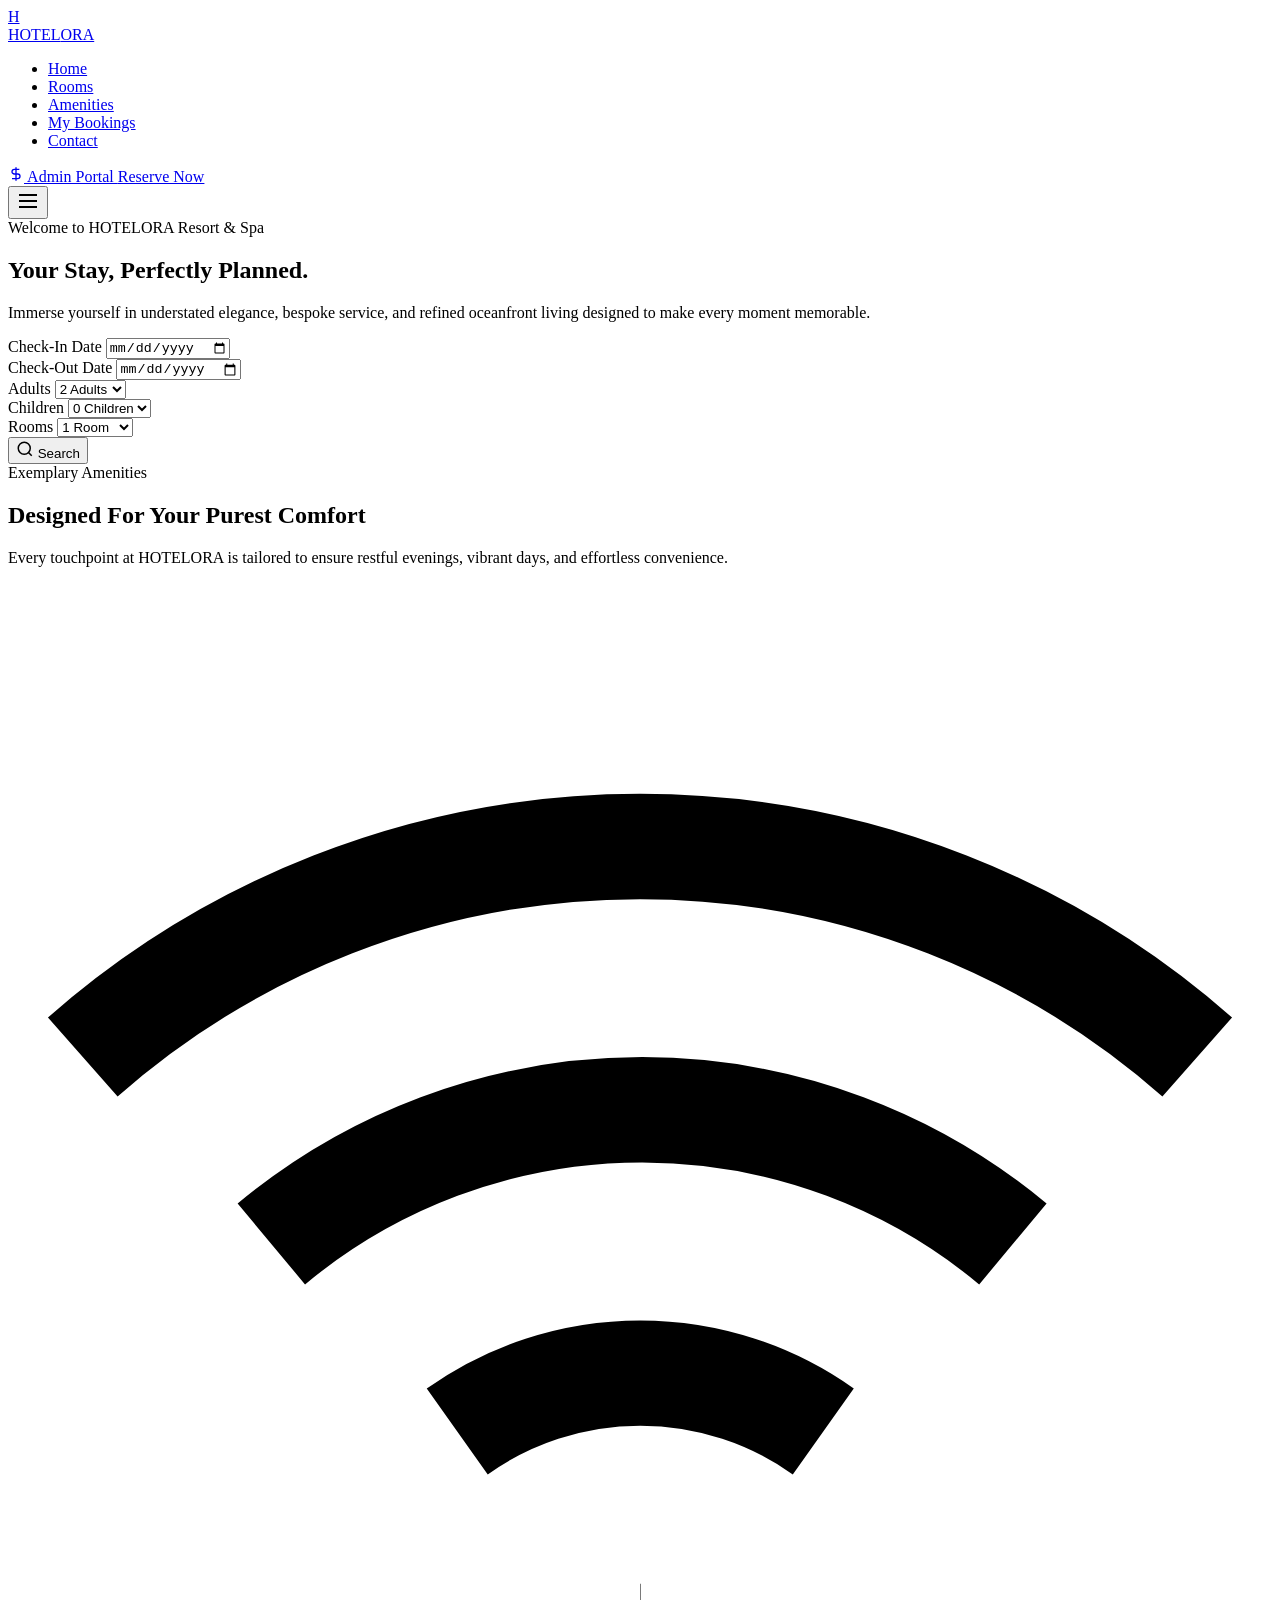
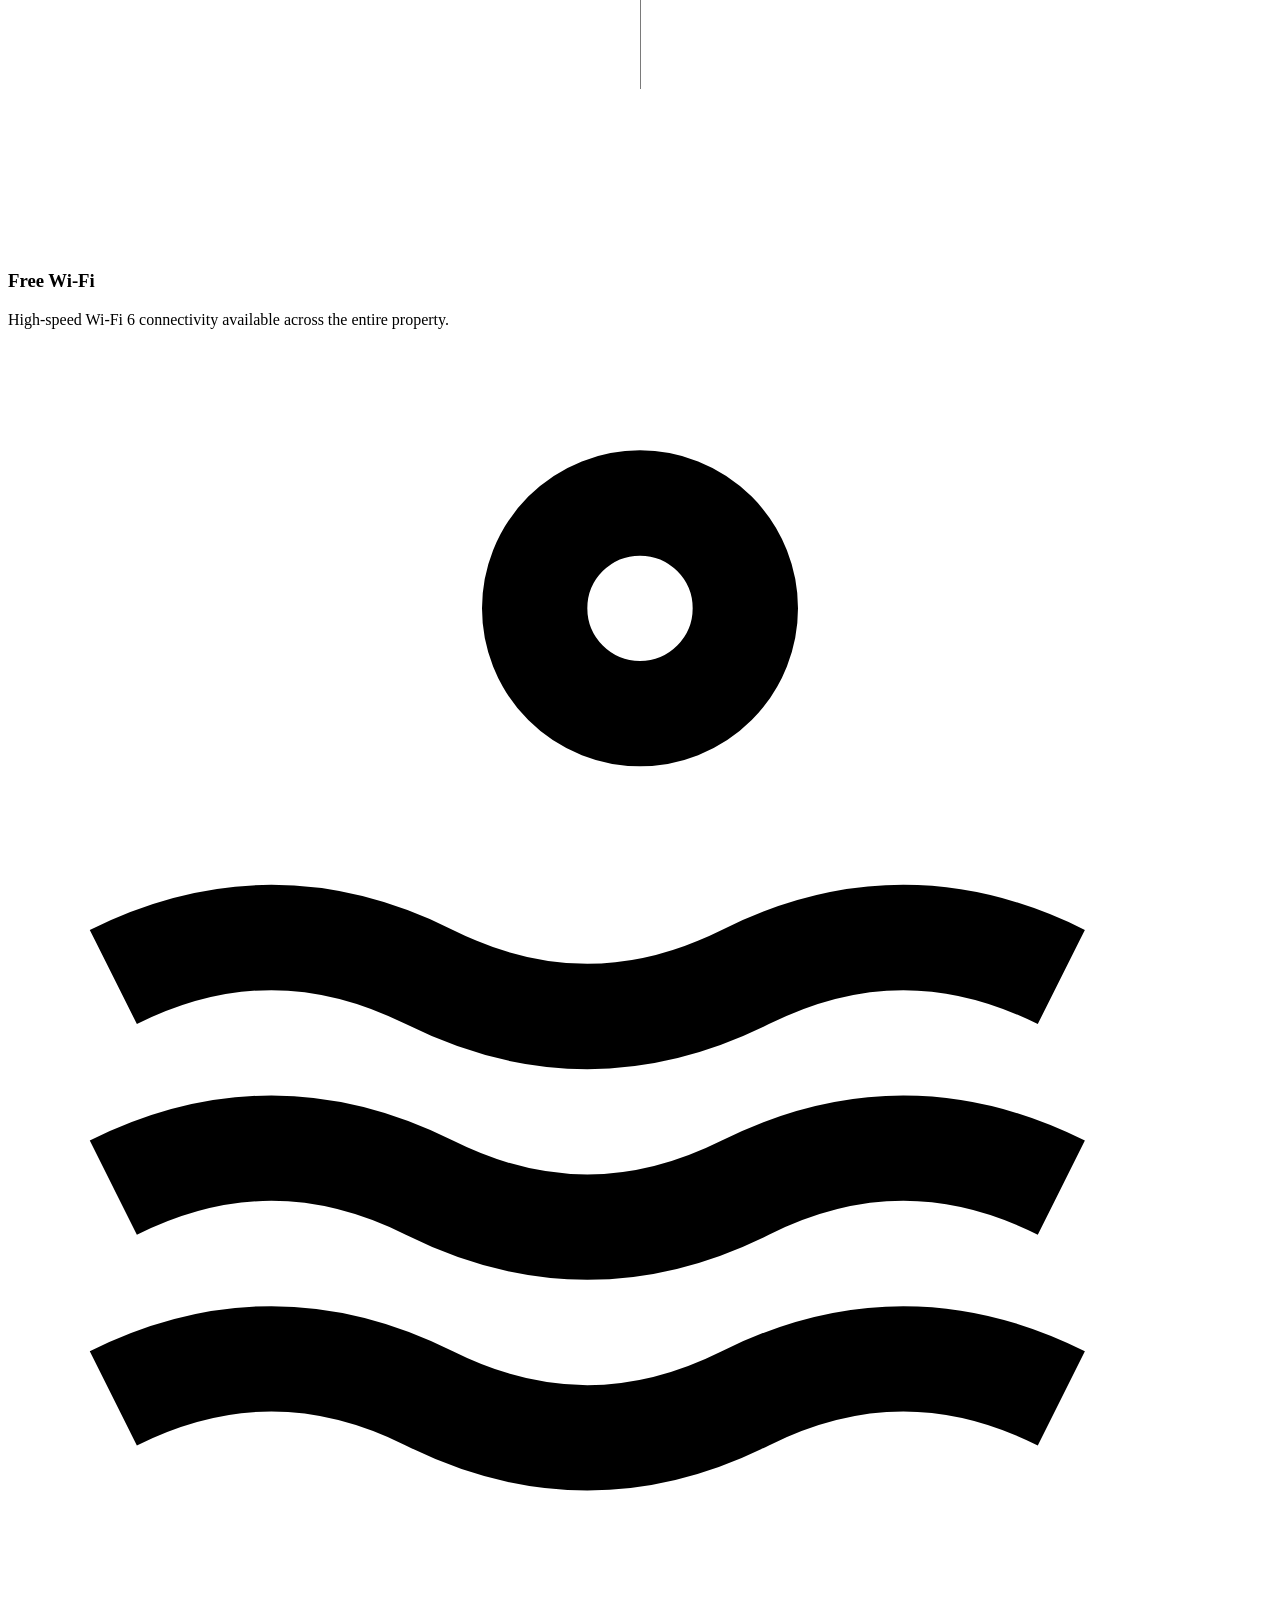
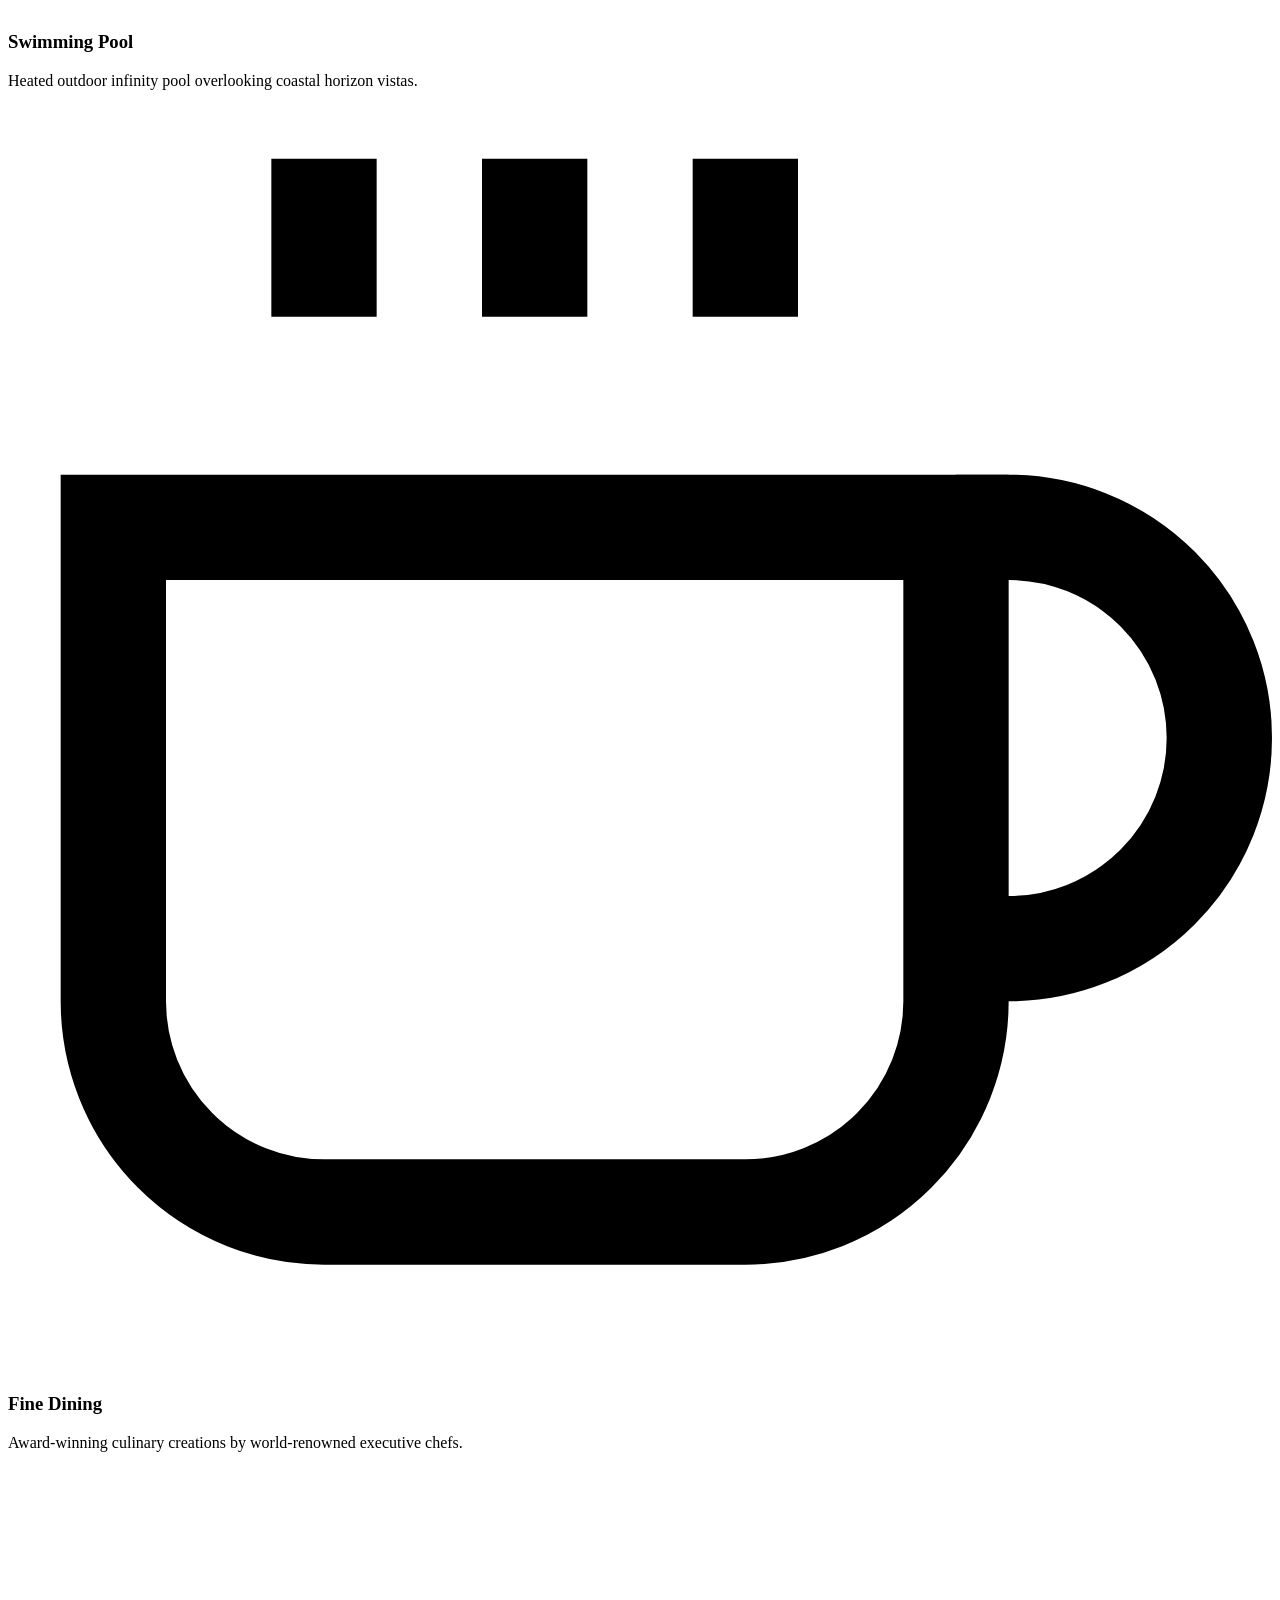
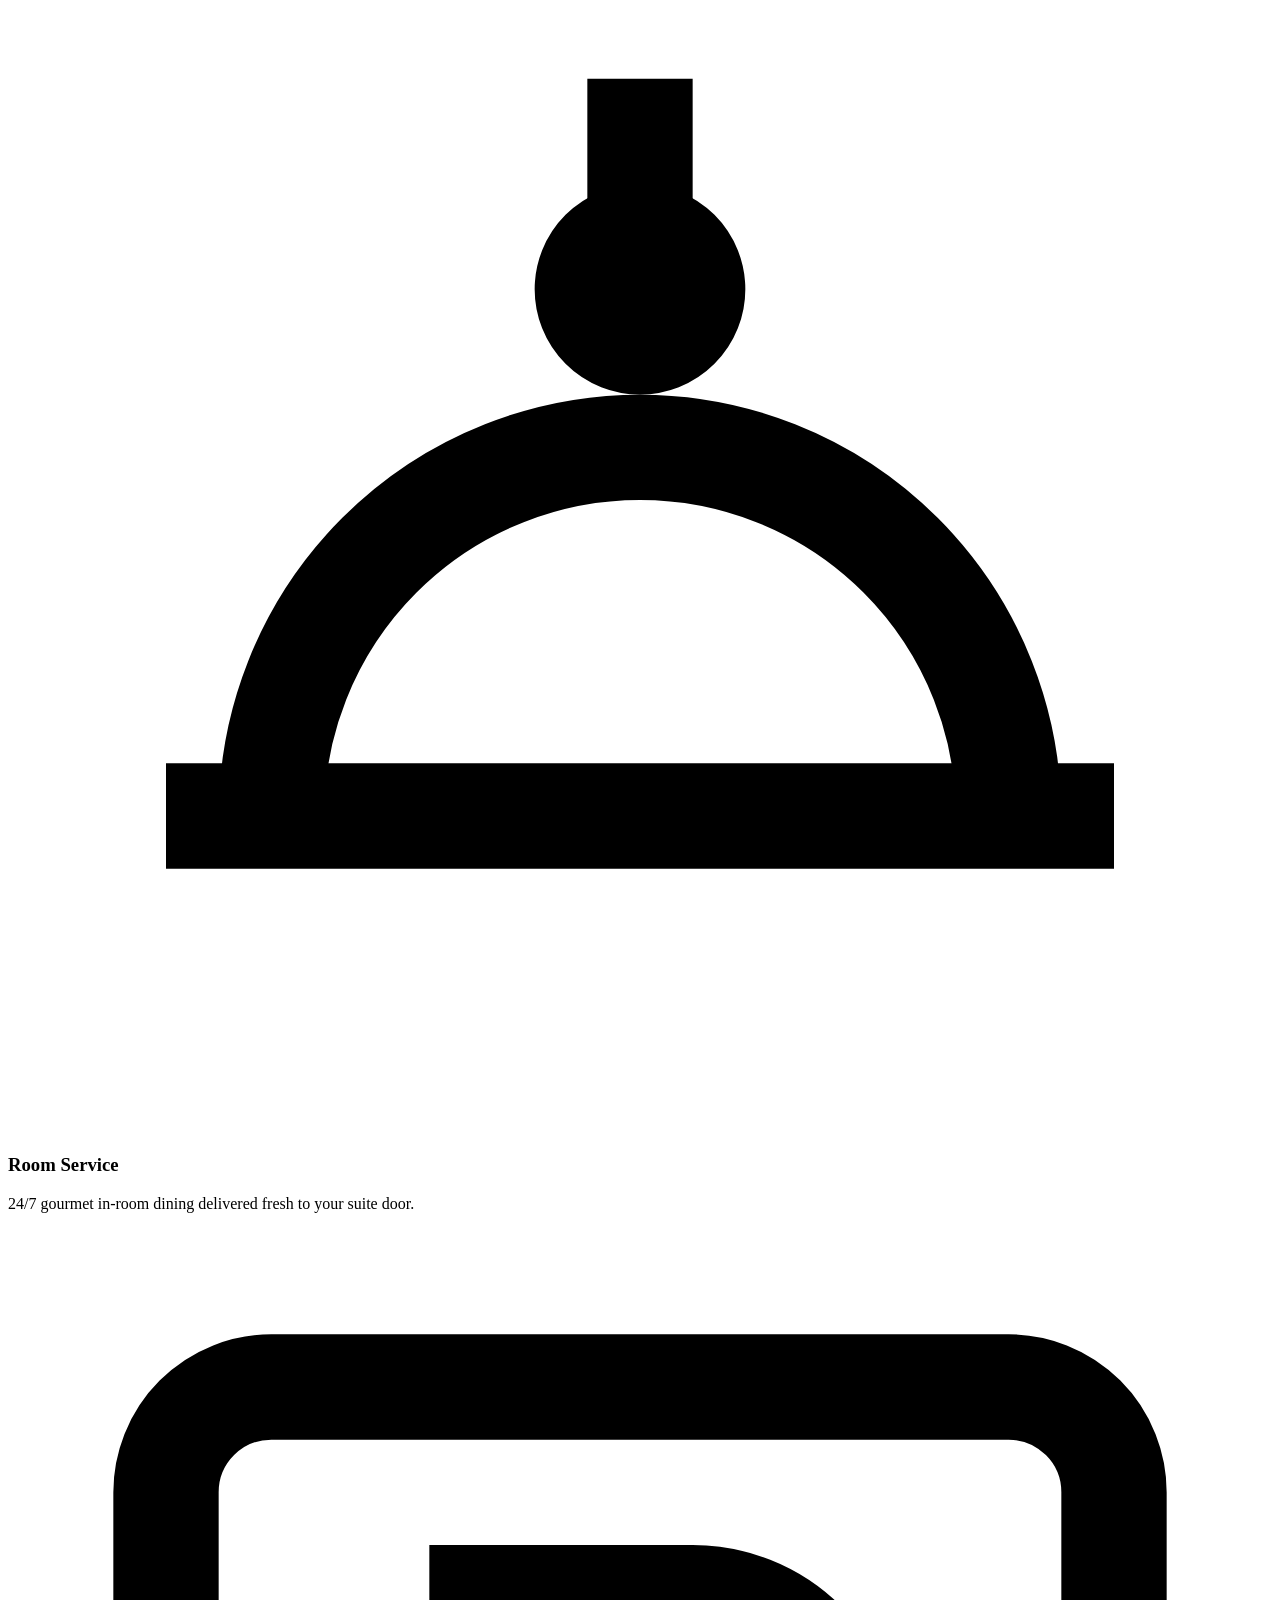
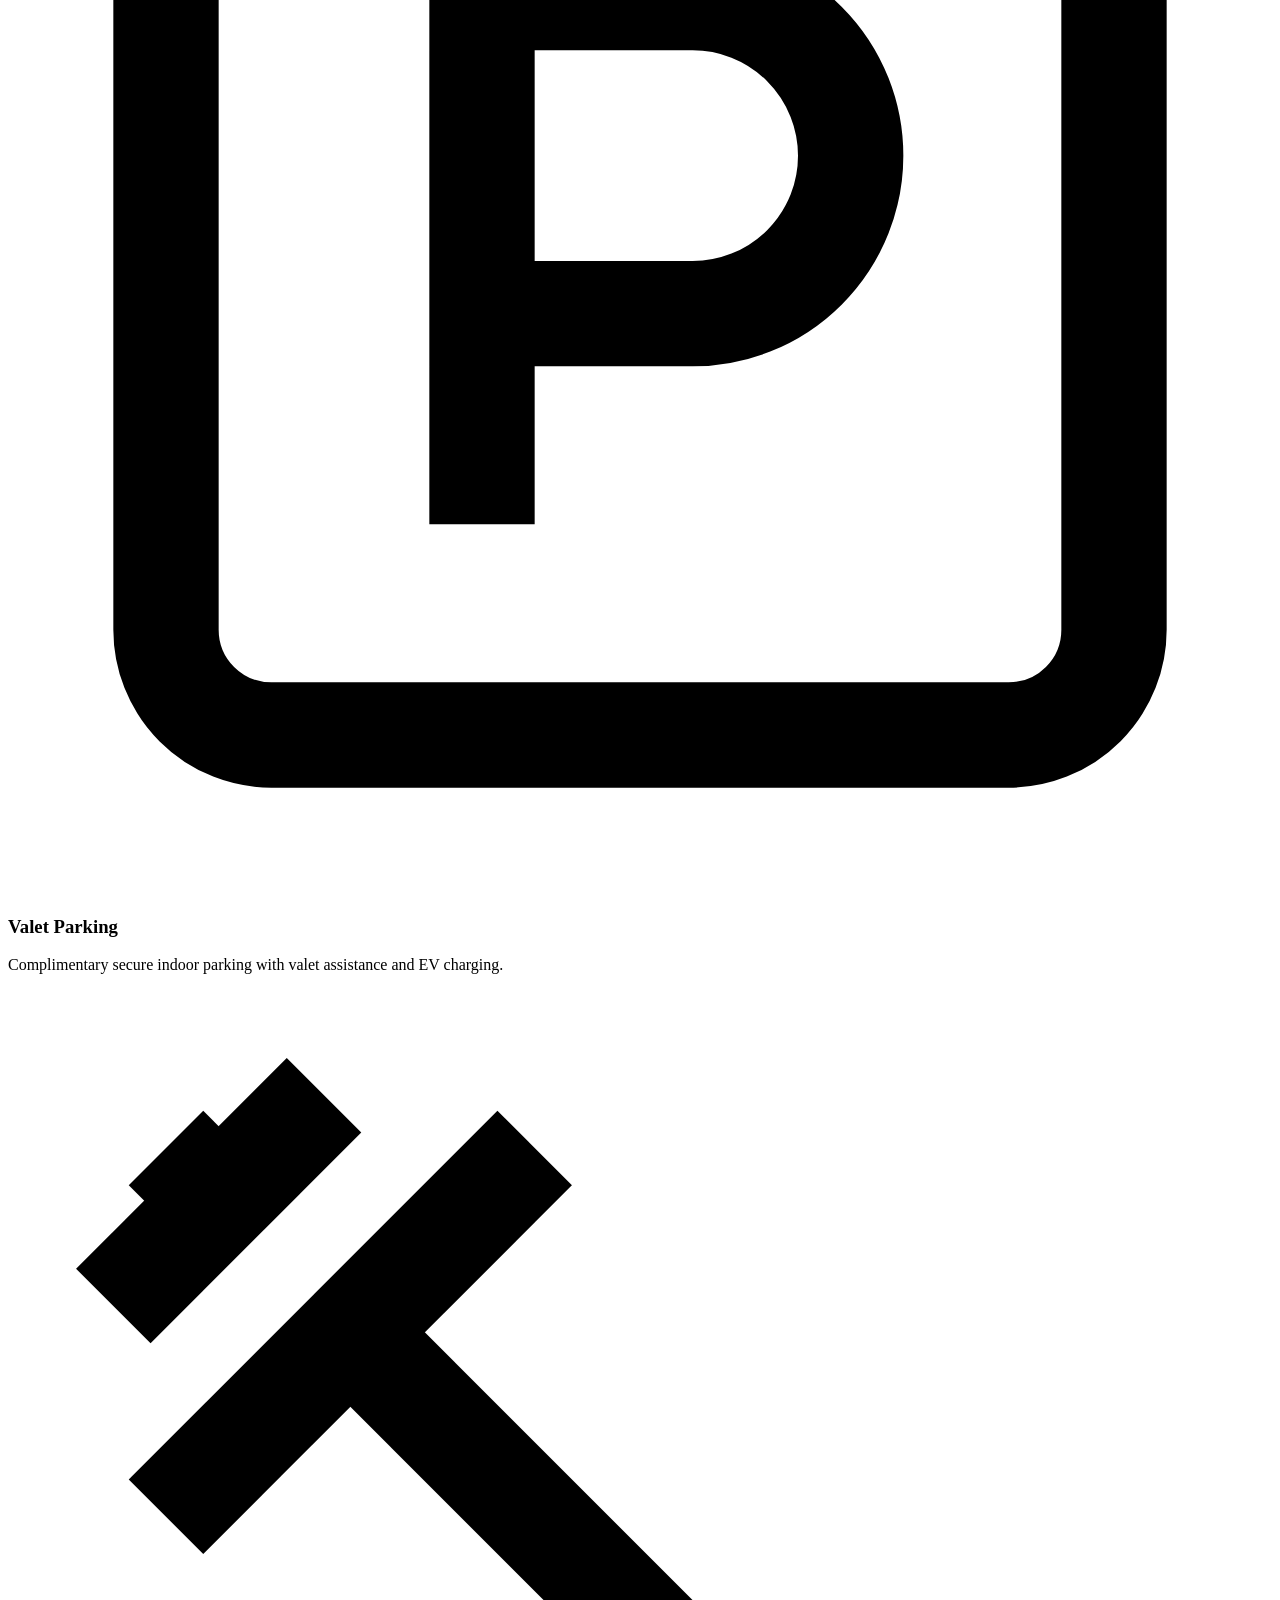
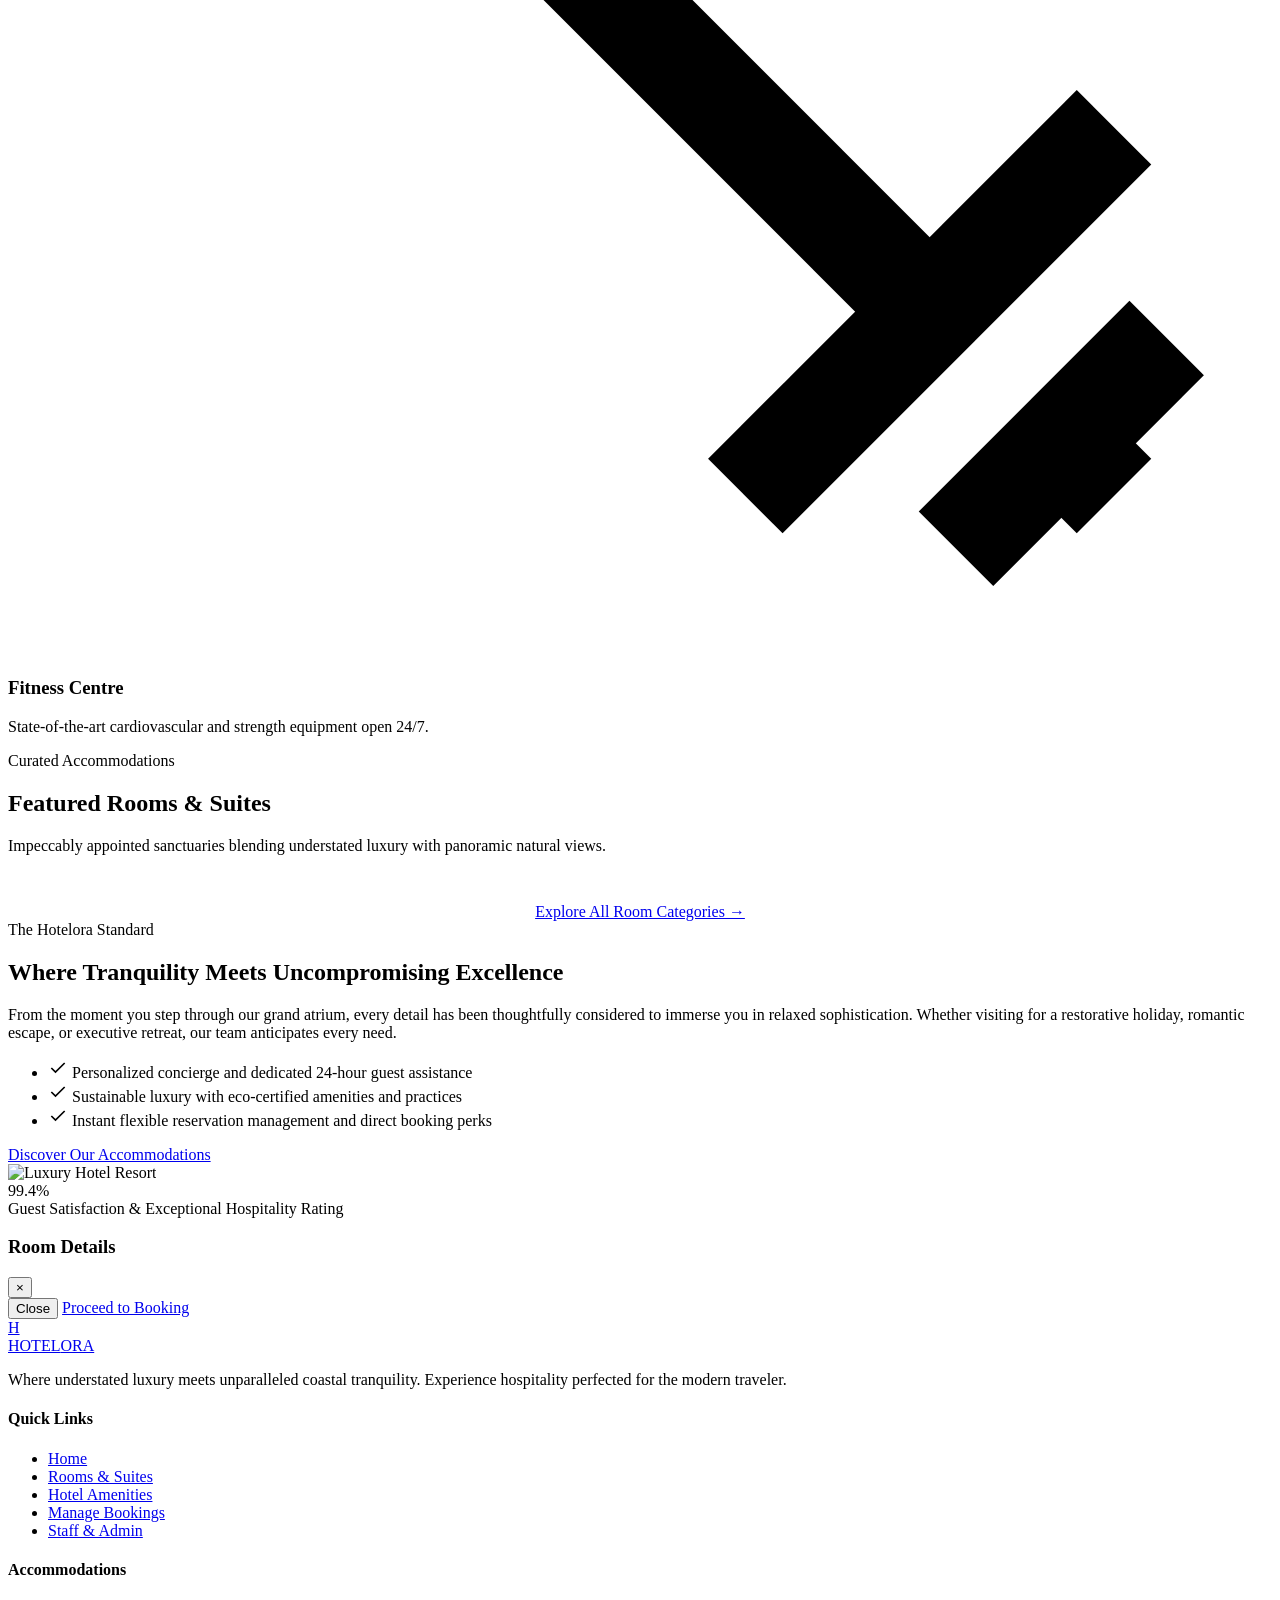
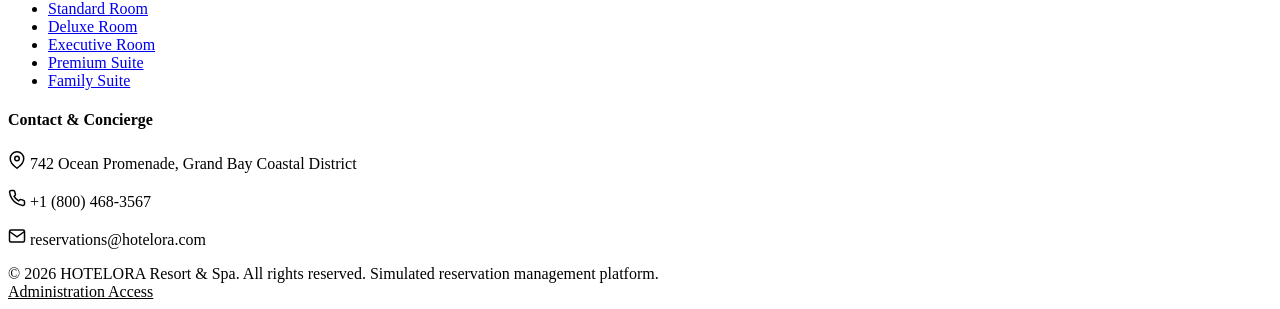
==== index.html @ e4d0566b "Add files via upload" ====
<!DOCTYPE html>
<html lang="en">

<head>
  <meta charset="UTF-8">
  <meta name="viewport" content="width=device-width, initial-scale=1.0">
  <title>HOTELORA — Luxury Hotel Reservation & Experience</title>
  <meta name="description"
    content="Experience refined luxury and seamless hotel reservations at HOTELORA. Explore world-class rooms, suites, and personalized hospitality.">
  <!-- Stylesheets -->
  <link rel="stylesheet" href="css/style.css">
</head>

<body>

  <!-- Site Header & Navigation Bar -->
  <header class="site-header">
    <div class="container header-container">
      <a href="index.html" class="brand-logo" aria-label="HOTELORA Home">
        <div class="brand-logo-mark">H</div>
        HOTEL<span>ORA</span>
      </a>

      <!-- Desktop & Mobile Navigation -->
      <nav class="main-nav" id="main-nav">
        <ul class="nav-links">
          <li><a href="index.html" class="nav-link active">Home</a></li>
          <li><a href="rooms.html" class="nav-link">Rooms</a></li>
          <li><a href="#amenities" class="nav-link">Amenities</a></li>
          <li><a href="my-bookings.html" class="nav-link">My Bookings</a></li>
          <li><a href="#contact" class="nav-link">Contact</a></li>
        </ul>
        <div class="header-actions">
          <a href="admin.html" class="btn-admin-link" title="Hotel Administration Dashboard">
            <svg width="16" height="16" viewBox="0 0 24 24" fill="none" stroke="currentColor" stroke-width="2">
              <path d="M12 2v20M17 5H9.5a3.5 3.5 0 0 0 0 7h5a3.5 3.5 0 0 1 0 7H6" />
            </svg>
            Admin Portal
          </a>
          <a href="rooms.html" class="btn btn-primary btn-sm">Reserve Now</a>
        </div>
      </nav>

      <!-- Hamburger Menu for Mobile -->
      <button class="mobile-menu-btn" id="mobile-menu-btn" aria-label="Toggle navigation menu">
        <svg width="24" height="24" viewBox="0 0 24 24" fill="none" stroke="currentColor" stroke-width="2">
          <line x1="3" y1="12" x2="21" y2="12"></line>
          <line x1="3" y1="6" x2="21" y2="6"></line>
          <line x1="3" y1="18" x2="21" y2="18"></line>
        </svg>
      </button>
    </div>
  </header>

  <main>
    <!-- Hero Section -->
    <section class="hero-section">
      <div class="container">
        <div class="hero-content">
          <span class="hero-tagline">Welcome to HOTELORA Resort & Spa</span>
          <h1 class="hero-title">Your Stay, Perfectly Planned.</h1>
          <p class="hero-description">Immerse yourself in understated elegance, bespoke service, and refined oceanfront
            living designed to make every moment memorable.</p>
        </div>
      </div>
    </section>

    <!-- Booking Search Panel -->
    <section class="search-panel-container container">
      <div class="search-panel">
        <form id="hero-search-form">
          <div class="search-form-grid">
            <div class="search-input-group">
              <label for="search-checkin">Check-In Date</label>
              <input type="date" id="search-checkin" class="form-input" required />
            </div>

            <div class="search-input-group">
              <label for="search-checkout">Check-Out Date</label>
              <input type="date" id="search-checkout" class="form-input" required />
            </div>

            <div class="search-input-group">
              <label for="search-adults">Adults</label>
              <select id="search-adults" class="form-select">
                <option value="1">1 Adult</option>
                <option value="2" selected>2 Adults</option>
                <option value="3">3 Adults</option>
                <option value="4">4 Adults</option>
              </select>
            </div>

            <div class="search-input-group">
              <label for="search-children">Children</label>
              <select id="search-children" class="form-select">
                <option value="0" selected>0 Children</option>
                <option value="1">1 Child</option>
                <option value="2">2 Children</option>
                <option value="3">3 Children</option>
              </select>
            </div>

            <div class="search-input-group">
              <label for="search-rooms">Rooms</label>
              <select id="search-rooms" class="form-select">
                <option value="1" selected>1 Room</option>
                <option value="2">2 Rooms</option>
                <option value="3">3 Rooms</option>
              </select>
            </div>

            <div class="search-input-group">
              <button type="submit" class="btn btn-primary search-btn">
                <svg width="18" height="18" viewBox="0 0 24 24" fill="none" stroke="currentColor" stroke-width="2">
                  <circle cx="11" cy="11" r="8"></circle>
                  <line x1="21" y1="21" x2="16.65" y2="16.65"></line>
                </svg>
                Search
              </button>
            </div>
          </div>
        </form>
      </div>
    </section>

    <!-- Hotel Highlights Section -->
    <section class="highlights-section" id="amenities">
      <div class="container">
        <div class="section-header">
          <span class="section-subtitle">Exemplary Amenities</span>
          <h2 class="section-title">Designed For Your Purest Comfort</h2>
          <p class="section-description">Every touchpoint at HOTELORA is tailored to ensure restful evenings, vibrant
            days, and effortless convenience.</p>
        </div>

        <div class="highlights-grid">
          <!-- Highlight 1: Free Wi-Fi -->
          <div class="highlight-card">
            <div class="highlight-icon">
              <svg viewBox="0 0 24 24" fill="none" stroke="currentColor" stroke-width="2">
                <path d="M5 12.55a11 11 0 0 1 14.08 0" />
                <path d="M1.42 9a16 16 0 0 1 21.16 0" />
                <path d="M8.53 16.11a6 6 0 0 1 6.95 0" />
                <line x1="12" y1="20" x2="12.01" y2="20" />
              </svg>
            </div>
            <h3 class="highlight-title">Free Wi-Fi</h3>
            <p class="highlight-desc">High-speed Wi-Fi 6 connectivity available across the entire property.</p>
          </div>

          <!-- Highlight 2: Swimming Pool -->
          <div class="highlight-card">
            <div class="highlight-icon">
              <svg viewBox="0 0 24 24" fill="none" stroke="currentColor" stroke-width="2">
                <path d="M2 20c2-1 4-1 6 0s4 1 6 0 4-1 6 0" />
                <path d="M2 16c2-1 4-1 6 0s4 1 6 0 4-1 6 0" />
                <path d="M2 12c2-1 4-1 6 0s4 1 6 0 4-1 6 0" />
                <circle cx="12" cy="5" r="2" />
              </svg>
            </div>
            <h3 class="highlight-title">Swimming Pool</h3>
            <p class="highlight-desc">Heated outdoor infinity pool overlooking coastal horizon vistas.</p>
          </div>

          <!-- Highlight 3: Restaurant -->
          <div class="highlight-card">
            <div class="highlight-icon">
              <svg viewBox="0 0 24 24" fill="none" stroke="currentColor" stroke-width="2">
                <path d="M18 8h1a4 4 0 0 1 0 8h-1" />
                <path d="M2 8h16v9a4 4 0 0 1-4 4H6a4 4 0 0 1-4-4V8z" />
                <line x1="6" y1="1" x2="6" y2="4" />
                <line x1="10" y1="1" x2="10" y2="4" />
                <line x1="14" y1="1" x2="14" y2="4" />
              </svg>
            </div>
            <h3 class="highlight-title">Fine Dining</h3>
            <p class="highlight-desc">Award-winning culinary creations by world-renowned executive chefs.</p>
          </div>

          <!-- Highlight 4: Room Service -->
          <div class="highlight-card">
            <div class="highlight-icon">
              <svg viewBox="0 0 24 24" fill="none" stroke="currentColor" stroke-width="2">
                <path d="M3 18h18" />
                <path d="M5 18a7 7 0 0 1 14 0" />
                <circle cx="12" cy="8" r="1" />
                <path d="M12 4v3" />
              </svg>
            </div>
            <h3 class="highlight-title">Room Service</h3>
            <p class="highlight-desc">24/7 gourmet in-room dining delivered fresh to your suite door.</p>
          </div>

          <!-- Highlight 5: Parking -->
          <div class="highlight-card">
            <div class="highlight-icon">
              <svg viewBox="0 0 24 24" fill="none" stroke="currentColor" stroke-width="2">
                <rect x="3" y="3" width="18" height="18" rx="2" />
                <path d="M9 17V7h4a3 3 0 0 1 0 6H9" />
              </svg>
            </div>
            <h3 class="highlight-title">Valet Parking</h3>
            <p class="highlight-desc">Complimentary secure indoor parking with valet assistance and EV charging.</p>
          </div>

          <!-- Highlight 6: Fitness Centre -->
          <div class="highlight-card">
            <div class="highlight-icon">
              <svg viewBox="0 0 24 24" fill="none" stroke="currentColor" stroke-width="2">
                <path d="m6.5 6.5 11 11" />
                <path d="m21 21-1-1" />
                <path d="m3 3 1 1" />
                <path d="m18 22 4-4" />
                <path d="m2 6 4-4" />
                <path d="m3 10 7-7" />
                <path d="m14 21 7-7" />
              </svg>
            </div>
            <h3 class="highlight-title">Fitness Centre</h3>
            <p class="highlight-desc">State-of-the-art cardiovascular and strength equipment open 24/7.</p>
          </div>
        </div>
      </div>
    </section>

    <!-- Featured Rooms Section -->
    <section class="featured-rooms-section">
      <div class="container">
        <div class="section-header">
          <span class="section-subtitle">Curated Accommodations</span>
          <h2 class="section-title">Featured Rooms & Suites</h2>
          <p class="section-description">Impeccably appointed sanctuaries blending understated luxury with panoramic
            natural views.</p>
        </div>

        <div class="rooms-grid" id="featured-rooms-container">
          <!-- Dynamically populated via js/app.js -->
        </div>

        <div style="text-align: center; margin-top: 48px;">
          <a href="rooms.html" class="btn btn-outline btn-lg">Explore All Room Categories &rarr;</a>
        </div>
      </div>
    </section>

    <!-- Hospitality Story Experience -->
    <section class="experience-banner">
      <div class="container">
        <div class="experience-grid">
          <div class="experience-content">
            <span class="section-subtitle">The Hotelora Standard</span>
            <h2>Where Tranquility Meets Uncompromising Excellence</h2>
            <p>From the moment you step through our grand atrium, every detail has been thoughtfully considered to
              immerse you in relaxed sophistication. Whether visiting for a restorative holiday, romantic escape, or
              executive retreat, our team anticipates every need.</p>
            <ul class="experience-features-list">
              <li>
                <svg width="20" height="20" viewBox="0 0 24 24" fill="none" stroke="currentColor" stroke-width="2">
                  <polyline points="20 6 9 17 4 12" />
                </svg>
                Personalized concierge and dedicated 24-hour guest assistance
              </li>
              <li>
                <svg width="20" height="20" viewBox="0 0 24 24" fill="none" stroke="currentColor" stroke-width="2">
                  <polyline points="20 6 9 17 4 12" />
                </svg>
                Sustainable luxury with eco-certified amenities and practices
              </li>
              <li>
                <svg width="20" height="20" viewBox="0 0 24 24" fill="none" stroke="currentColor" stroke-width="2">
                  <polyline points="20 6 9 17 4 12" />
                </svg>
                Instant flexible reservation management and direct booking perks
              </li>
            </ul>
            <a href="rooms.html" class="btn btn-primary">Discover Our Accommodations</a>
          </div>
          <div class="experience-image-composition">
            <img src="https://images.unsplash.com/photo-1571896349842-33c89424de2d?auto=format&fit=crop&w=1000&q=80"
              alt="Luxury Hotel Resort" class="exp-main-img" />
            <div class="exp-floating-badge">
              <div class="number">99.4%</div>
              <div class="label">Guest Satisfaction & Exceptional Hospitality Rating</div>
            </div>
          </div>
        </div>
      </div>
    </section>
  </main>

  <!-- Quick Room Details Modal -->
  <div class="modal-overlay" id="room-details-modal" role="dialog" aria-modal="true" aria-labelledby="modal-room-title">
    <div class="modal-container">
      <div class="modal-header">
        <h3 class="modal-title" id="modal-room-title">Room Details</h3>
        <button type="button" class="modal-close" aria-label="Close modal">&times;</button>
      </div>
      <div class="modal-body">
        <!-- Injected via JavaScript -->
      </div>
      <div class="modal-footer">
        <button type="button" class="btn btn-outline modal-close">Close</button>
        <a href="#" id="modal-book-now-btn" class="btn btn-primary">Proceed to Booking</a>
      </div>
    </div>
  </div>

  <!-- Site Footer -->
  <footer class="site-footer" id="contact">
    <div class="container">
      <div class="footer-grid">
        <div class="footer-brand">
          <a href="index.html" class="brand-logo">
            <div class="brand-logo-mark">H</div>
            HOTEL<span>ORA</span>
          </a>
          <p>Where understated luxury meets unparalleled coastal tranquility. Experience hospitality perfected for the
            modern traveler.</p>
        </div>

        <div class="footer-col">
          <h4>Quick Links</h4>
          <ul class="footer-links">
            <li><a href="index.html">Home</a></li>
            <li><a href="rooms.html">Rooms & Suites</a></li>
            <li><a href="#amenities">Hotel Amenities</a></li>
            <li><a href="my-bookings.html">Manage Bookings</a></li>
            <li><a href="admin.html">Staff & Admin</a></li>
          </ul>
        </div>

        <div class="footer-col">
          <h4>Accommodations</h4>
          <ul class="footer-links">
            <li><a href="rooms.html">Standard Room</a></li>
            <li><a href="rooms.html">Deluxe Room</a></li>
            <li><a href="rooms.html">Executive Room</a></li>
            <li><a href="rooms.html">Premium Suite</a></li>
            <li><a href="rooms.html">Family Suite</a></li>
          </ul>
        </div>

        <div class="footer-col footer-contact-info">
          <h4>Contact & Concierge</h4>
          <p>
            <svg width="18" height="18" viewBox="0 0 24 24" fill="none" stroke="currentColor" stroke-width="2">
              <path d="M21 10c0 7-9 13-9 13s-9-6-9-13a9 9 0 0 1 18 0z" />
              <circle cx="12" cy="10" r="3" />
            </svg>
            742 Ocean Promenade, Grand Bay Coastal District
          </p>
          <p>
            <svg width="18" height="18" viewBox="0 0 24 24" fill="none" stroke="currentColor" stroke-width="2">
              <path
                d="M22 16.92v3a2 2 0 0 1-2.18 2 19.79 19.79 0 0 1-8.63-3.07 19.5 19.5 0 0 1-6-6 19.79 19.79 0 0 1-3.07-8.67A2 2 0 0 1 4.11 2h3a2 2 0 0 1 2 1.72 12.84 12.84 0 0 0 .7 2.81 2 2 0 0 1-.45 2.11L8.09 9.91a16 16 0 0 0 6 6l1.27-1.27a2 2 0 0 1 2.11-.45 12.84 12.84 0 0 0 2.81.7A2 2 0 0 1 22 16.92z" />
            </svg>
            +1 (800) 468-3567
          </p>
          <p>
            <svg width="18" height="18" viewBox="0 0 24 24" fill="none" stroke="currentColor" stroke-width="2">
              <path d="M4 4h16c1.1 0 2 .9 2 2v12c0 1.1-.9 2-2 2H4c-1.1 0-2-.9-2-2V6c0-1.1.9-2 2-2z" />
              <polyline points="22,6 12,13 2,6" />
            </svg>
            reservations@hotelora.com
          </p>
        </div>
      </div>

      <div class="footer-bottom">
        <div>&copy; 2026 HOTELORA Resort & Spa. All rights reserved. Simulated reservation management platform.</div>
        <div>
          <a href="admin.html" style="color: var(--primary-gold-light);">Administration Access</a>
        </div>
      </div>
    </div>
  </footer>

  <!-- Scripts -->
  <script src="js/storage.js"></script>
  <script src="js/validation.js"></script>
  <script src="js/pricing.js"></script>
  <script src="js/availability.js"></script>
  <script src="js/app.js"></script>
</body>

</html>
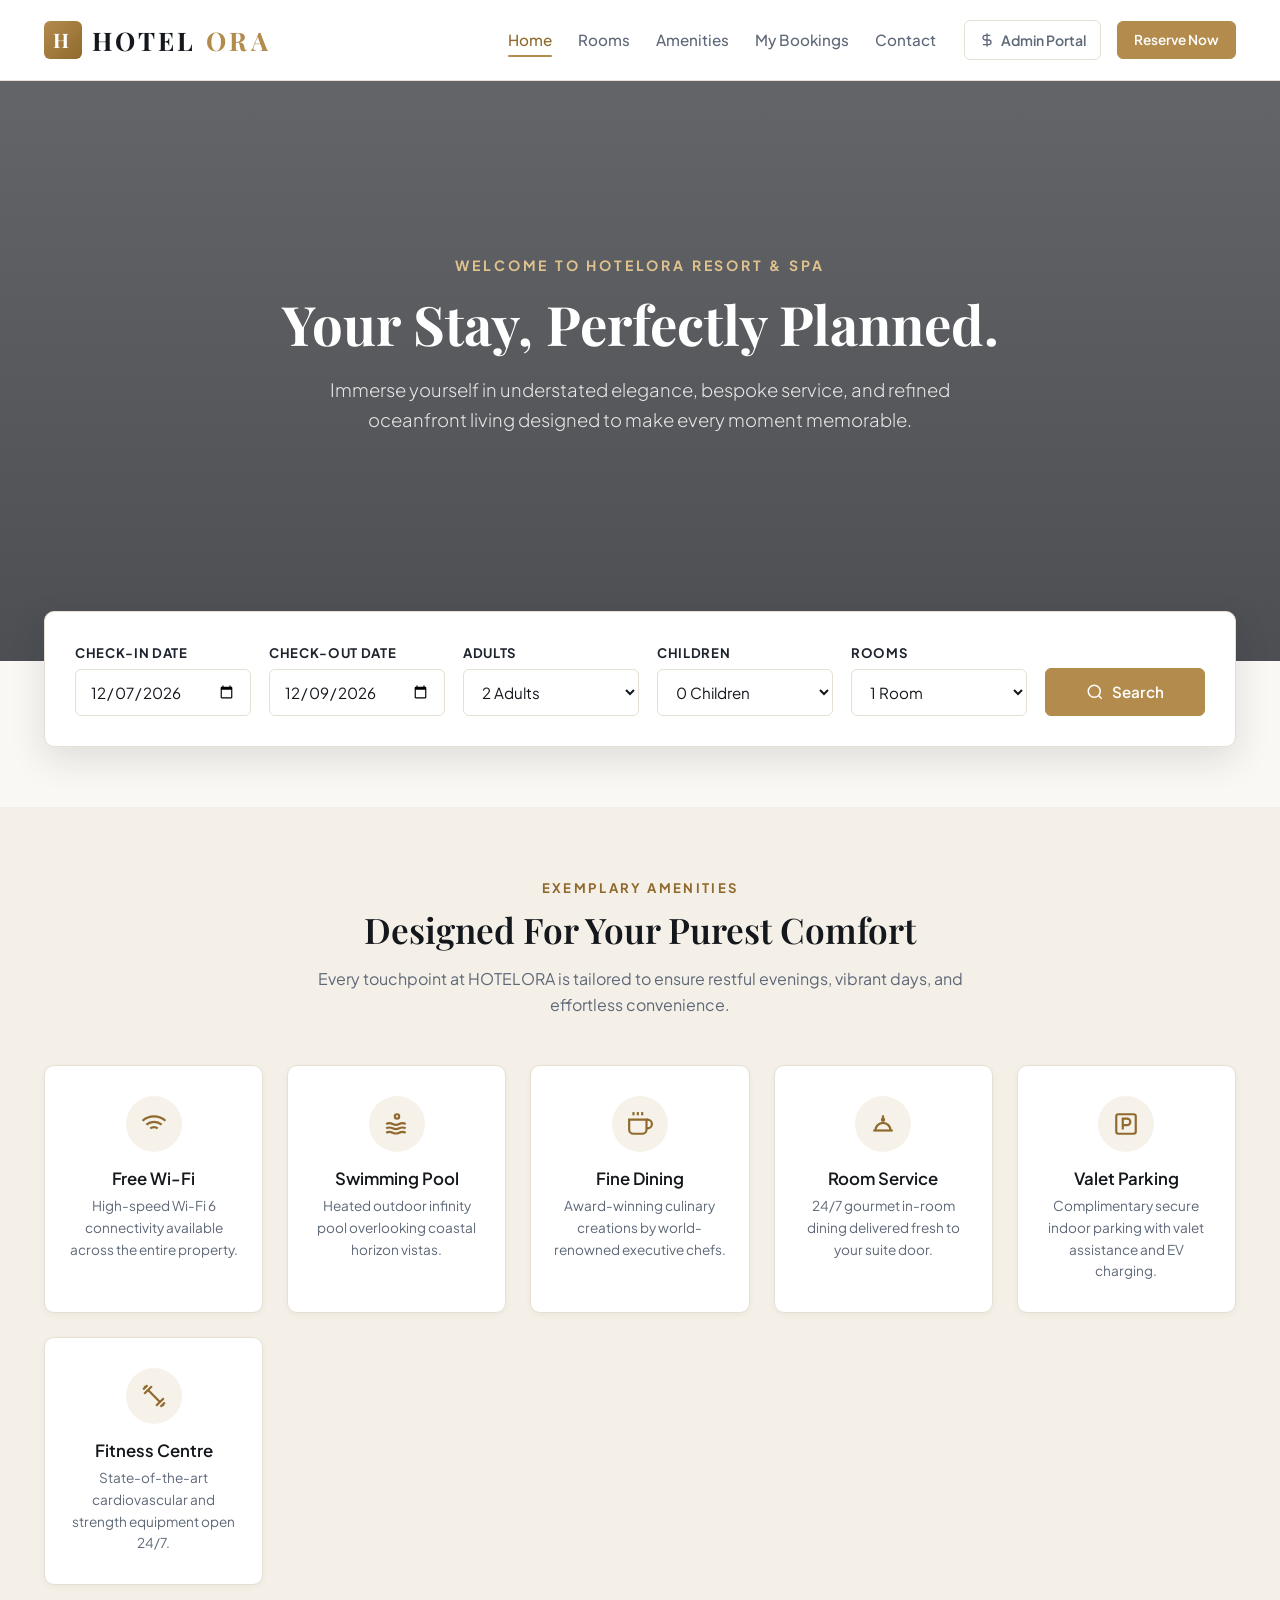
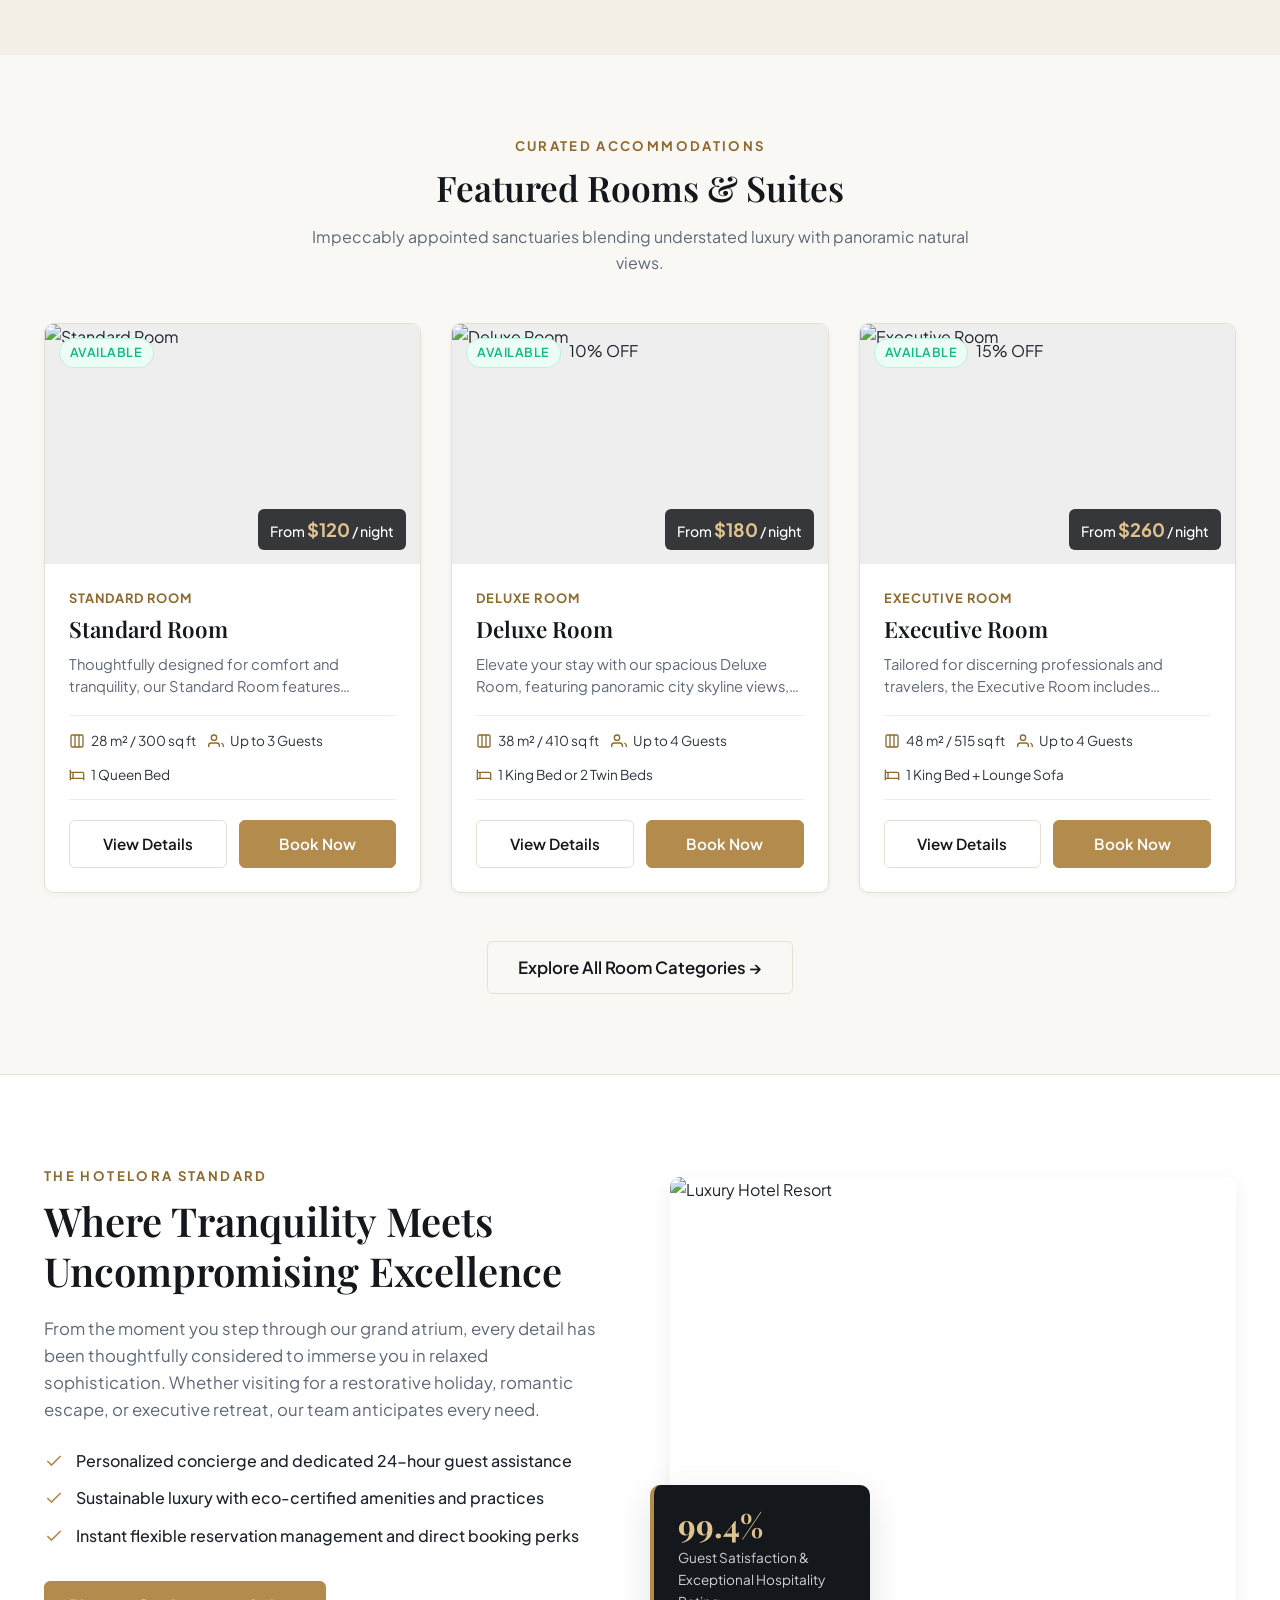
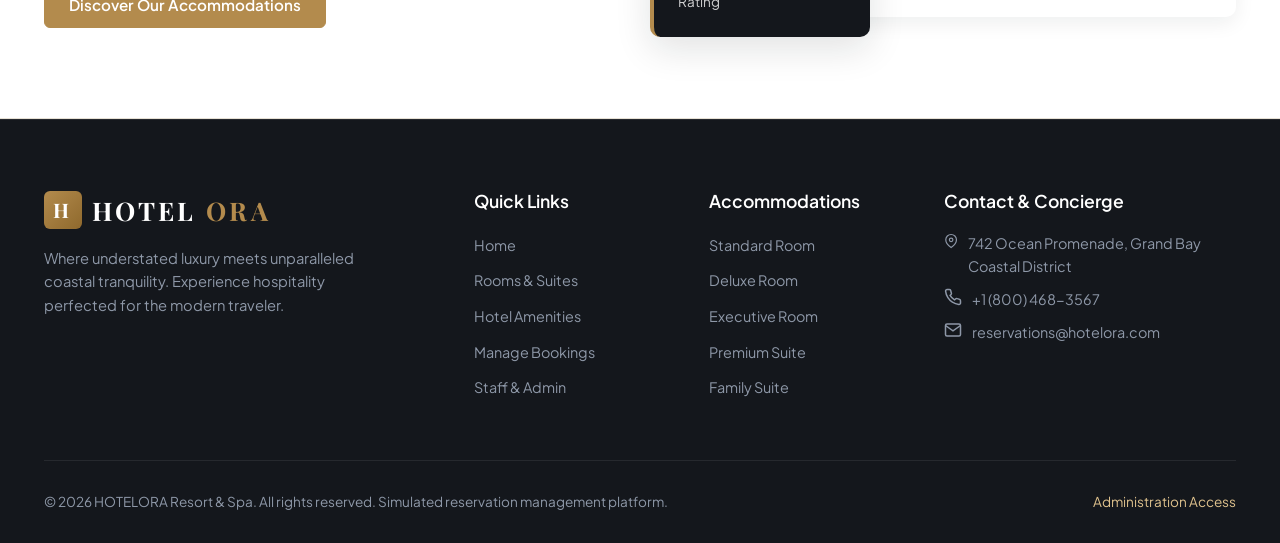
==== commit 11554b56: "Add files via upload" ====
--- a/index.html
+++ b/index.html
@@ -1,386 +1,16 @@
 <!DOCTYPE html>
 <html lang="en">
-
 <head>
   <meta charset="UTF-8">
-  <meta name="viewport" content="width=device-width, initial-scale=1.0">
-  <title>HOTELORA — Luxury Hotel Reservation & Experience</title>
-  <meta name="description"
-    content="Experience refined luxury and seamless hotel reservations at HOTELORA. Explore world-class rooms, suites, and personalized hospitality.">
-  <!-- Stylesheets -->
-  <link rel="stylesheet" href="css/style.css">
+  <meta http-equiv="refresh" content="0; url=hotelora/index.html">
+  <title>Redirecting to HOTELORA...</title>
+  <script>
+    window.location.replace("hotelora/index.html");
+  </script>
 </head>
+<body style="font-family: sans-serif; text-align: center; padding: 50px;">
+  <h2>Loading HOTELORA Hotel Reservation System...</h2>
+  <p>If you are not redirected automatically, <a href="hotelora/index.html">click here to proceed to HOTELORA</a>.</p>
+</body>
+</html>
 
-<body>
-
-  <!-- Site Header & Navigation Bar -->
-  <header class="site-header">
-    <div class="container header-container">
-      <a href="index.html" class="brand-logo" aria-label="HOTELORA Home">
-        <div class="brand-logo-mark">H</div>
-        HOTEL<span>ORA</span>
-      </a>
-
-      <!-- Desktop & Mobile Navigation -->
-      <nav class="main-nav" id="main-nav">
-        <ul class="nav-links">
-          <li><a href="index.html" class="nav-link active">Home</a></li>
-          <li><a href="rooms.html" class="nav-link">Rooms</a></li>
-          <li><a href="#amenities" class="nav-link">Amenities</a></li>
-          <li><a href="my-bookings.html" class="nav-link">My Bookings</a></li>
-          <li><a href="#contact" class="nav-link">Contact</a></li>
-        </ul>
-        <div class="header-actions">
-          <a href="admin.html" class="btn-admin-link" title="Hotel Administration Dashboard">
-            <svg width="16" height="16" viewBox="0 0 24 24" fill="none" stroke="currentColor" stroke-width="2">
-              <path d="M12 2v20M17 5H9.5a3.5 3.5 0 0 0 0 7h5a3.5 3.5 0 0 1 0 7H6" />
-            </svg>
-            Admin Portal
-          </a>
-          <a href="rooms.html" class="btn btn-primary btn-sm">Reserve Now</a>
-        </div>
-      </nav>
-
-      <!-- Hamburger Menu for Mobile -->
-      <button class="mobile-menu-btn" id="mobile-menu-btn" aria-label="Toggle navigation menu">
-        <svg width="24" height="24" viewBox="0 0 24 24" fill="none" stroke="currentColor" stroke-width="2">
-          <line x1="3" y1="12" x2="21" y2="12"></line>
-          <line x1="3" y1="6" x2="21" y2="6"></line>
-          <line x1="3" y1="18" x2="21" y2="18"></line>
-        </svg>
-      </button>
-    </div>
-  </header>
-
-  <main>
-    <!-- Hero Section -->
-    <section class="hero-section">
-      <div class="container">
-        <div class="hero-content">
-          <span class="hero-tagline">Welcome to HOTELORA Resort & Spa</span>
-          <h1 class="hero-title">Your Stay, Perfectly Planned.</h1>
-          <p class="hero-description">Immerse yourself in understated elegance, bespoke service, and refined oceanfront
-            living designed to make every moment memorable.</p>
-        </div>
-      </div>
-    </section>
-
-    <!-- Booking Search Panel -->
-    <section class="search-panel-container container">
-      <div class="search-panel">
-        <form id="hero-search-form">
-          <div class="search-form-grid">
-            <div class="search-input-group">
-              <label for="search-checkin">Check-In Date</label>
-              <input type="date" id="search-checkin" class="form-input" required />
-            </div>
-
-            <div class="search-input-group">
-              <label for="search-checkout">Check-Out Date</label>
-              <input type="date" id="search-checkout" class="form-input" required />
-            </div>
-
-            <div class="search-input-group">
-              <label for="search-adults">Adults</label>
-              <select id="search-adults" class="form-select">
-                <option value="1">1 Adult</option>
-                <option value="2" selected>2 Adults</option>
-                <option value="3">3 Adults</option>
-                <option value="4">4 Adults</option>
-              </select>
-            </div>
-
-            <div class="search-input-group">
-              <label for="search-children">Children</label>
-              <select id="search-children" class="form-select">
-                <option value="0" selected>0 Children</option>
-                <option value="1">1 Child</option>
-                <option value="2">2 Children</option>
-                <option value="3">3 Children</option>
-              </select>
-            </div>
-
-            <div class="search-input-group">
-              <label for="search-rooms">Rooms</label>
-              <select id="search-rooms" class="form-select">
-                <option value="1" selected>1 Room</option>
-                <option value="2">2 Rooms</option>
-                <option value="3">3 Rooms</option>
-              </select>
-            </div>
-
-            <div class="search-input-group">
-              <button type="submit" class="btn btn-primary search-btn">
-                <svg width="18" height="18" viewBox="0 0 24 24" fill="none" stroke="currentColor" stroke-width="2">
-                  <circle cx="11" cy="11" r="8"></circle>
-                  <line x1="21" y1="21" x2="16.65" y2="16.65"></line>
-                </svg>
-                Search
-              </button>
-            </div>
-          </div>
-        </form>
-      </div>
-    </section>
-
-    <!-- Hotel Highlights Section -->
-    <section class="highlights-section" id="amenities">
-      <div class="container">
-        <div class="section-header">
-          <span class="section-subtitle">Exemplary Amenities</span>
-          <h2 class="section-title">Designed For Your Purest Comfort</h2>
-          <p class="section-description">Every touchpoint at HOTELORA is tailored to ensure restful evenings, vibrant
-            days, and effortless convenience.</p>
-        </div>
-
-        <div class="highlights-grid">
-          <!-- Highlight 1: Free Wi-Fi -->
-          <div class="highlight-card">
-            <div class="highlight-icon">
-              <svg viewBox="0 0 24 24" fill="none" stroke="currentColor" stroke-width="2">
-                <path d="M5 12.55a11 11 0 0 1 14.08 0" />
-                <path d="M1.42 9a16 16 0 0 1 21.16 0" />
-                <path d="M8.53 16.11a6 6 0 0 1 6.95 0" />
-                <line x1="12" y1="20" x2="12.01" y2="20" />
-              </svg>
-            </div>
-            <h3 class="highlight-title">Free Wi-Fi</h3>
-            <p class="highlight-desc">High-speed Wi-Fi 6 connectivity available across the entire property.</p>
-          </div>
-
-          <!-- Highlight 2: Swimming Pool -->
-          <div class="highlight-card">
-            <div class="highlight-icon">
-              <svg viewBox="0 0 24 24" fill="none" stroke="currentColor" stroke-width="2">
-                <path d="M2 20c2-1 4-1 6 0s4 1 6 0 4-1 6 0" />
-                <path d="M2 16c2-1 4-1 6 0s4 1 6 0 4-1 6 0" />
-                <path d="M2 12c2-1 4-1 6 0s4 1 6 0 4-1 6 0" />
-                <circle cx="12" cy="5" r="2" />
-              </svg>
-            </div>
-            <h3 class="highlight-title">Swimming Pool</h3>
-            <p class="highlight-desc">Heated outdoor infinity pool overlooking coastal horizon vistas.</p>
-          </div>
-
-          <!-- Highlight 3: Restaurant -->
-          <div class="highlight-card">
-            <div class="highlight-icon">
-              <svg viewBox="0 0 24 24" fill="none" stroke="currentColor" stroke-width="2">
-                <path d="M18 8h1a4 4 0 0 1 0 8h-1" />
-                <path d="M2 8h16v9a4 4 0 0 1-4 4H6a4 4 0 0 1-4-4V8z" />
-                <line x1="6" y1="1" x2="6" y2="4" />
-                <line x1="10" y1="1" x2="10" y2="4" />
-                <line x1="14" y1="1" x2="14" y2="4" />
-              </svg>
-            </div>
-            <h3 class="highlight-title">Fine Dining</h3>
-            <p class="highlight-desc">Award-winning culinary creations by world-renowned executive chefs.</p>
-          </div>
-
-          <!-- Highlight 4: Room Service -->
-          <div class="highlight-card">
-            <div class="highlight-icon">
-              <svg viewBox="0 0 24 24" fill="none" stroke="currentColor" stroke-width="2">
-                <path d="M3 18h18" />
-                <path d="M5 18a7 7 0 0 1 14 0" />
-                <circle cx="12" cy="8" r="1" />
-                <path d="M12 4v3" />
-              </svg>
-            </div>
-            <h3 class="highlight-title">Room Service</h3>
-            <p class="highlight-desc">24/7 gourmet in-room dining delivered fresh to your suite door.</p>
-          </div>
-
-          <!-- Highlight 5: Parking -->
-          <div class="highlight-card">
-            <div class="highlight-icon">
-              <svg viewBox="0 0 24 24" fill="none" stroke="currentColor" stroke-width="2">
-                <rect x="3" y="3" width="18" height="18" rx="2" />
-                <path d="M9 17V7h4a3 3 0 0 1 0 6H9" />
-              </svg>
-            </div>
-            <h3 class="highlight-title">Valet Parking</h3>
-            <p class="highlight-desc">Complimentary secure indoor parking with valet assistance and EV charging.</p>
-          </div>
-
-          <!-- Highlight 6: Fitness Centre -->
-          <div class="highlight-card">
-            <div class="highlight-icon">
-              <svg viewBox="0 0 24 24" fill="none" stroke="currentColor" stroke-width="2">
-                <path d="m6.5 6.5 11 11" />
-                <path d="m21 21-1-1" />
-                <path d="m3 3 1 1" />
-                <path d="m18 22 4-4" />
-                <path d="m2 6 4-4" />
-                <path d="m3 10 7-7" />
-                <path d="m14 21 7-7" />
-              </svg>
-            </div>
-            <h3 class="highlight-title">Fitness Centre</h3>
-            <p class="highlight-desc">State-of-the-art cardiovascular and strength equipment open 24/7.</p>
-          </div>
-        </div>
-      </div>
-    </section>
-
-    <!-- Featured Rooms Section -->
-    <section class="featured-rooms-section">
-      <div class="container">
-        <div class="section-header">
-          <span class="section-subtitle">Curated Accommodations</span>
-          <h2 class="section-title">Featured Rooms & Suites</h2>
-          <p class="section-description">Impeccably appointed sanctuaries blending understated luxury with panoramic
-            natural views.</p>
-        </div>
-
-        <div class="rooms-grid" id="featured-rooms-container">
-          <!-- Dynamically populated via js/app.js -->
-        </div>
-
-        <div style="text-align: center; margin-top: 48px;">
-          <a href="rooms.html" class="btn btn-outline btn-lg">Explore All Room Categories &rarr;</a>
-        </div>
-      </div>
-    </section>
-
-    <!-- Hospitality Story Experience -->
-    <section class="experience-banner">
-      <div class="container">
-        <div class="experience-grid">
-          <div class="experience-content">
-            <span class="section-subtitle">The Hotelora Standard</span>
-            <h2>Where Tranquility Meets Uncompromising Excellence</h2>
-            <p>From the moment you step through our grand atrium, every detail has been thoughtfully considered to
-              immerse you in relaxed sophistication. Whether visiting for a restorative holiday, romantic escape, or
-              executive retreat, our team anticipates every need.</p>
-            <ul class="experience-features-list">
-              <li>
-                <svg width="20" height="20" viewBox="0 0 24 24" fill="none" stroke="currentColor" stroke-width="2">
-                  <polyline points="20 6 9 17 4 12" />
-                </svg>
-                Personalized concierge and dedicated 24-hour guest assistance
-              </li>
-              <li>
-                <svg width="20" height="20" viewBox="0 0 24 24" fill="none" stroke="currentColor" stroke-width="2">
-                  <polyline points="20 6 9 17 4 12" />
-                </svg>
-                Sustainable luxury with eco-certified amenities and practices
-              </li>
-              <li>
-                <svg width="20" height="20" viewBox="0 0 24 24" fill="none" stroke="currentColor" stroke-width="2">
-                  <polyline points="20 6 9 17 4 12" />
-                </svg>
-                Instant flexible reservation management and direct booking perks
-              </li>
-            </ul>
-            <a href="rooms.html" class="btn btn-primary">Discover Our Accommodations</a>
-          </div>
-          <div class="experience-image-composition">
-            <img src="https://images.unsplash.com/photo-1571896349842-33c89424de2d?auto=format&fit=crop&w=1000&q=80"
-              alt="Luxury Hotel Resort" class="exp-main-img" />
-            <div class="exp-floating-badge">
-              <div class="number">99.4%</div>
-              <div class="label">Guest Satisfaction & Exceptional Hospitality Rating</div>
-            </div>
-          </div>
-        </div>
-      </div>
-    </section>
-  </main>
-
-  <!-- Quick Room Details Modal -->
-  <div class="modal-overlay" id="room-details-modal" role="dialog" aria-modal="true" aria-labelledby="modal-room-title">
-    <div class="modal-container">
-      <div class="modal-header">
-        <h3 class="modal-title" id="modal-room-title">Room Details</h3>
-        <button type="button" class="modal-close" aria-label="Close modal">&times;</button>
-      </div>
-      <div class="modal-body">
-        <!-- Injected via JavaScript -->
-      </div>
-      <div class="modal-footer">
-        <button type="button" class="btn btn-outline modal-close">Close</button>
-        <a href="#" id="modal-book-now-btn" class="btn btn-primary">Proceed to Booking</a>
-      </div>
-    </div>
-  </div>
-
-  <!-- Site Footer -->
-  <footer class="site-footer" id="contact">
-    <div class="container">
-      <div class="footer-grid">
-        <div class="footer-brand">
-          <a href="index.html" class="brand-logo">
-            <div class="brand-logo-mark">H</div>
-            HOTEL<span>ORA</span>
-          </a>
-          <p>Where understated luxury meets unparalleled coastal tranquility. Experience hospitality perfected for the
-            modern traveler.</p>
-        </div>
-
-        <div class="footer-col">
-          <h4>Quick Links</h4>
-          <ul class="footer-links">
-            <li><a href="index.html">Home</a></li>
-            <li><a href="rooms.html">Rooms & Suites</a></li>
-            <li><a href="#amenities">Hotel Amenities</a></li>
-            <li><a href="my-bookings.html">Manage Bookings</a></li>
-            <li><a href="admin.html">Staff & Admin</a></li>
-          </ul>
-        </div>
-
-        <div class="footer-col">
-          <h4>Accommodations</h4>
-          <ul class="footer-links">
-            <li><a href="rooms.html">Standard Room</a></li>
-            <li><a href="rooms.html">Deluxe Room</a></li>
-            <li><a href="rooms.html">Executive Room</a></li>
-            <li><a href="rooms.html">Premium Suite</a></li>
-            <li><a href="rooms.html">Family Suite</a></li>
-          </ul>
-        </div>
-
-        <div class="footer-col footer-contact-info">
-          <h4>Contact & Concierge</h4>
-          <p>
-            <svg width="18" height="18" viewBox="0 0 24 24" fill="none" stroke="currentColor" stroke-width="2">
-              <path d="M21 10c0 7-9 13-9 13s-9-6-9-13a9 9 0 0 1 18 0z" />
-              <circle cx="12" cy="10" r="3" />
-            </svg>
-            742 Ocean Promenade, Grand Bay Coastal District
-          </p>
-          <p>
-            <svg width="18" height="18" viewBox="0 0 24 24" fill="none" stroke="currentColor" stroke-width="2">
-              <path
-                d="M22 16.92v3a2 2 0 0 1-2.18 2 19.79 19.79 0 0 1-8.63-3.07 19.5 19.5 0 0 1-6-6 19.79 19.79 0 0 1-3.07-8.67A2 2 0 0 1 4.11 2h3a2 2 0 0 1 2 1.72 12.84 12.84 0 0 0 .7 2.81 2 2 0 0 1-.45 2.11L8.09 9.91a16 16 0 0 0 6 6l1.27-1.27a2 2 0 0 1 2.11-.45 12.84 12.84 0 0 0 2.81.7A2 2 0 0 1 22 16.92z" />
-            </svg>
-            +1 (800) 468-3567
-          </p>
-          <p>
-            <svg width="18" height="18" viewBox="0 0 24 24" fill="none" stroke="currentColor" stroke-width="2">
-              <path d="M4 4h16c1.1 0 2 .9 2 2v12c0 1.1-.9 2-2 2H4c-1.1 0-2-.9-2-2V6c0-1.1.9-2 2-2z" />
-              <polyline points="22,6 12,13 2,6" />
-            </svg>
-            reservations@hotelora.com
-          </p>
-        </div>
-      </div>
-
-      <div class="footer-bottom">
-        <div>&copy; 2026 HOTELORA Resort & Spa. All rights reserved. Simulated reservation management platform.</div>
-        <div>
-          <a href="admin.html" style="color: var(--primary-gold-light);">Administration Access</a>
-        </div>
-      </div>
-    </div>
-  </footer>
-
-  <!-- Scripts -->
-  <script src="js/storage.js"></script>
-  <script src="js/validation.js"></script>
-  <script src="js/pricing.js"></script>
-  <script src="js/availability.js"></script>
-  <script src="js/app.js"></script>
-</body>
-
-</html>
